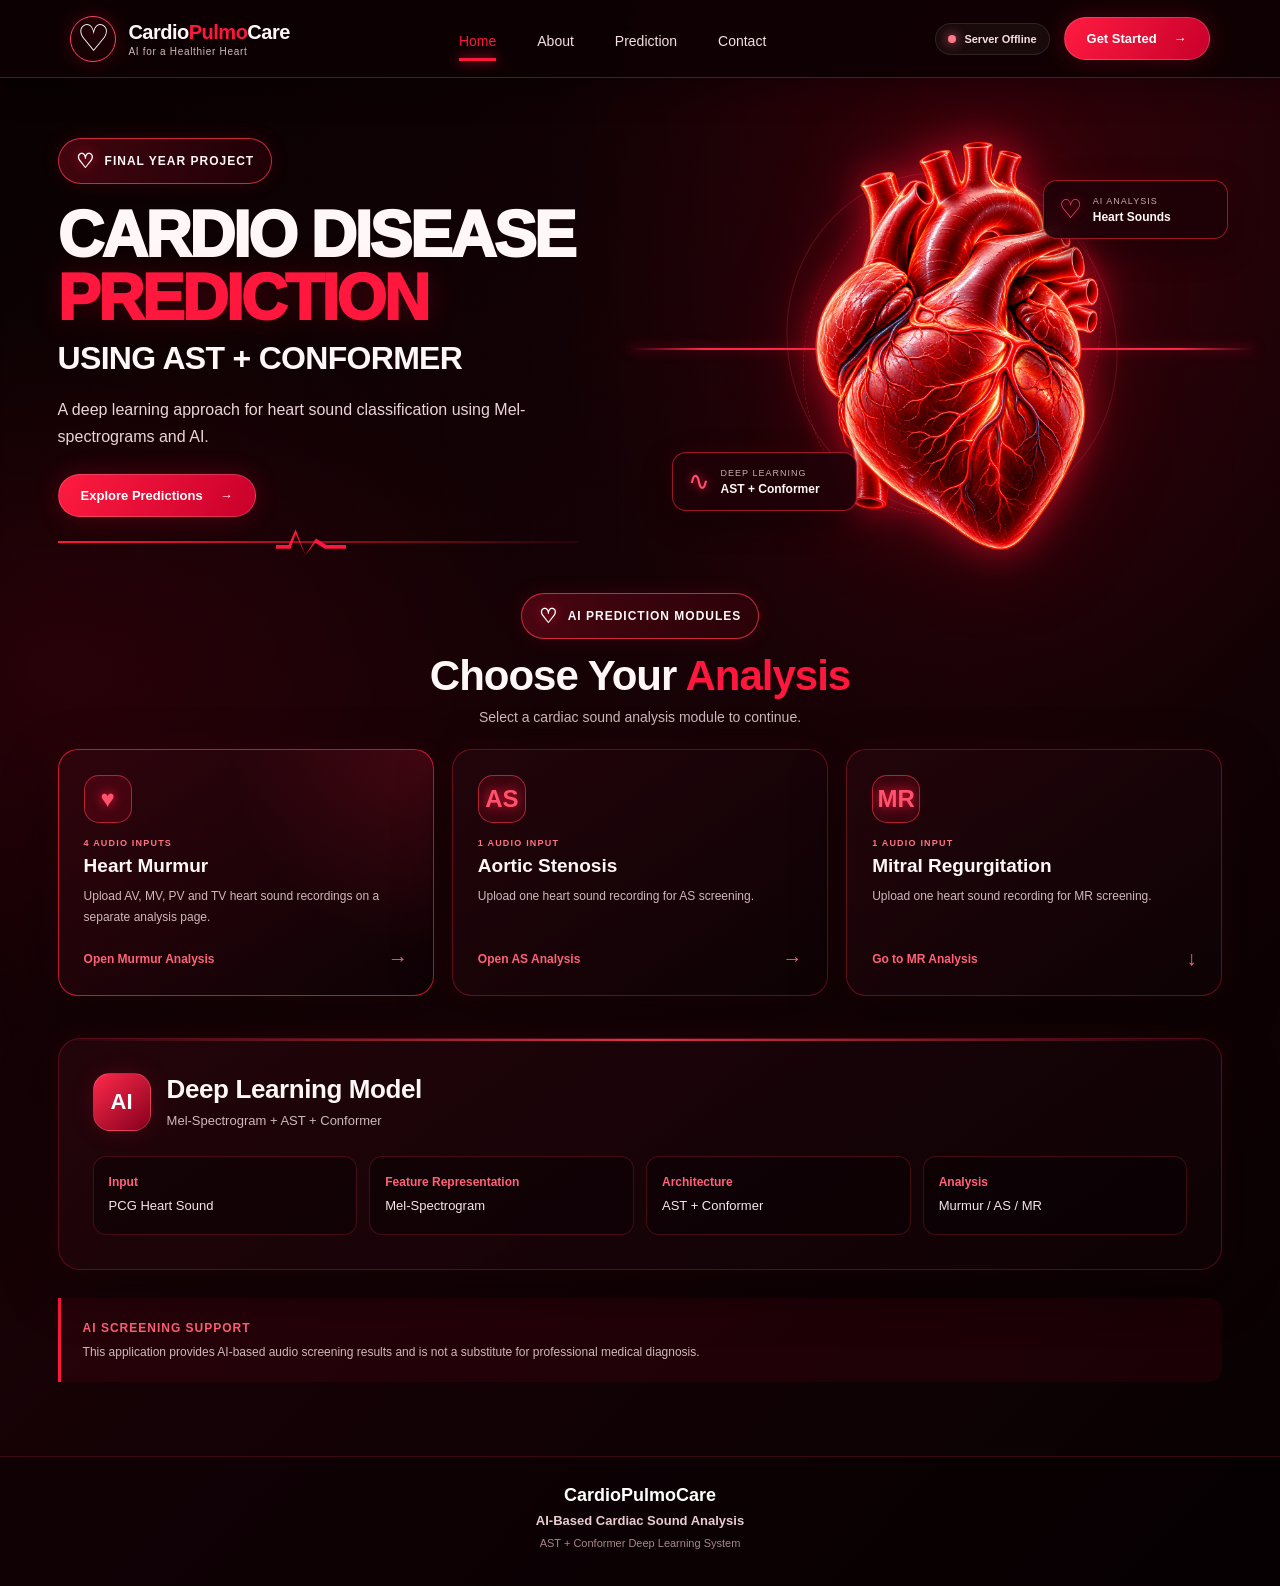
==== index.html @ 693f5133 "Add files via upload" ====
<!DOCTYPE html>
<html lang="en">

<head>

    <meta charset="UTF-8">

    <meta name="viewport"
          content="width=device-width, initial-scale=1.0">

    <title>CardioPulmoCare | AI Cardiac Sound Analysis</title>

    <link rel="stylesheet" href="style.css">

</head>


<body>


<!-- =========================================================
     HEADER
========================================================= -->

<header class="header" id="home">
<a class="logo" href="#home" aria-label="CardioPulmoCare home"><span class="logo-mark" aria-hidden="true">♡</span><span class="logo-copy"><strong>Cardio<span>Pulmo</span>Care</strong><small>AI for a Healthier Heart</small></span></a>
<nav class="main-nav" aria-label="Main navigation"><a class="active" href="#home">Home</a><a href="#about">About</a><a href="#prediction">Prediction</a><a href="#contact">Contact</a></nav>
<div class="header-actions"><div class="status"><span id="serverDot" class="status-dot"></span><span id="serverStatus">Checking server...</span></div><a class="get-started" href="#prediction">Get Started <span aria-hidden="true">→</span></a></div>
</header>



<!-- =========================================================
     MAIN
========================================================= -->

<main class="container">


    <!-- =====================================================
         HERO
    ====================================================== -->

    <section class="hero" id="about"><div class="hero-copy"><div class="hero-badge"><span class="pulse-mini">♡</span> FINAL YEAR PROJECT</div><h1>CARDIO DISEASE<br><span>PREDICTION</span></h1><h2>USING AST + CONFORMER</h2><p>A deep learning approach for heart sound classification using Mel-spectrograms and AI.</p><a class="hero-cta" href="#prediction">Explore Predictions <span aria-hidden="true">→</span></a><div class="hero-ecg" aria-hidden="true"><span></span></div></div><div class="hero-art" aria-hidden="true"><div class="heart-orbit orbit-one"></div><div class="heart-orbit orbit-two"></div><div class="heart-glow"></div><img class="hero-heart-image" src="heart.png" alt="Realistic red anatomical human heart"><div class="ecg-line"><span></span></div><div class="floating-chip chip-top"><span class="chip-icon">♡</span><span><small>AI ANALYSIS</small><strong>Heart Sounds</strong></span></div><div class="floating-chip chip-bottom"><span class="chip-icon">∿</span><span><small>DEEP LEARNING</small><strong>AST + Conformer</strong></span></div></div></section>



    <!-- =====================================================
         1. HEART MURMUR ANALYSIS
    ====================================================== -->





    <!-- =====================================================
         2. AORTIC STENOSIS ANALYSIS
    ====================================================== -->

    
    <section class="module-section" id="prediction">
        <div class="module-heading">
            <span class="hero-badge"><span class="pulse-mini">♡</span> AI PREDICTION MODULES</span>
            <h2>Choose Your <span>Analysis</span></h2>
            <p>Select a cardiac sound analysis module to continue.</p>
        </div>
        <div class="module-grid">
            <a class="module-card module-featured" href="murmur.html">
                <span class="module-symbol">♥</span><span class="module-tag">4 AUDIO INPUTS</span>
                <h3>Heart Murmur</h3><p>Upload AV, MV, PV and TV heart sound recordings on a separate analysis page.</p>
                <span class="module-link">Open Murmur Analysis <b>→</b></span>
            </a>
            <a class="module-card" href="as.html">
                <span class="module-symbol">AS</span><span class="module-tag">1 AUDIO INPUT</span>
                <h3>Aortic Stenosis</h3><p>Upload one heart sound recording for AS screening.</p>
                <span class="module-link">Open AS Analysis <b>→</b></span>
            </a>
            <a class="module-card" href="mr.html">
                <span class="module-symbol">MR</span><span class="module-tag">1 AUDIO INPUT</span>
                <h3>Mitral Regurgitation</h3><p>Upload one heart sound recording for MR screening.</p>
                <span class="module-link">Go to MR Analysis <b>↓</b></span>
            </a>
        </div>
    </section>





    <!-- =====================================================
         3. MITRAL REGURGITATION ANALYSIS
    ====================================================== -->

    



    <!-- =====================================================
         MODEL INFORMATION
    ====================================================== -->

    <section class="card model-card">

        <div class="section-title">

            <div class="icon">
                AI
            </div>

            <div>

                <h2>
                    Deep Learning Model
                </h2>

                <p>
                    Mel-Spectrogram + AST + Conformer
                </p>

            </div>

        </div>

        <div class="model-info">

            <div class="model-item">
                <strong>Input</strong>
                <span>PCG Heart Sound</span>
            </div>

            <div class="model-item">
                <strong>Feature Representation</strong>
                <span>Mel-Spectrogram</span>
            </div>

            <div class="model-item">
                <strong>Architecture</strong>
                <span>AST + Conformer</span>
            </div>

            <div class="model-item">
                <strong>Analysis</strong>
                <span>Murmur / AS / MR</span>
            </div>

        </div>

    </section>



    <!-- =====================================================
         DISCLAIMER
    ====================================================== -->

    <section class="disclaimer">

        <span>
            AI Screening Support
        </span>

        <p>
            This application provides AI-based audio screening
            results and is not a substitute for professional
            medical diagnosis.
        </p>

    </section>


</main>



<!-- =========================================================
     FOOTER
========================================================= -->

<footer id="contact">

    <div class="footer-brand">
        CardioPulmoCare
    </div>

    <p>
        AI-Based Cardiac Sound Analysis
    </p>

    <span>
        AST + Conformer Deep Learning System
    </span>

</footer>



<!-- =========================================================
     JAVASCRIPT
========================================================= -->

<script src="script.js"></script>


</body>

</html>
---- style.css ----
/* CardioPulmoCare — red/black neon heart theme */
:root{--bg:#090203;--surface:rgba(24,4,8,.92);--red:#ff173d;--red2:#c9002b;--text:#fff7f8;--muted:#d0b8bd;--muted2:#a8878d;--line:rgba(255,42,72,.38);--green:#39e6a0;--danger:#ff7888;--radius:22px;--shadow:0 18px 55px rgba(0,0,0,.42),0 0 28px rgba(255,20,58,.08)}
*{box-sizing:border-box;margin:0;padding:0}html{scroll-behavior:smooth;scroll-padding-top:100px}body{min-height:100vh;overflow-x:hidden;color:var(--text);font-family:Inter,"Segoe UI",Arial,sans-serif;background:radial-gradient(ellipse at 78% 12%,rgba(155,0,25,.23),transparent 32%),radial-gradient(ellipse at 5% 42%,rgba(255,0,45,.1),transparent 28%),linear-gradient(135deg,#080102,#170206 48%,#080102)}body:before{content:"";position:fixed;inset:0;z-index:-1;pointer-events:none;opacity:.23;background-image:linear-gradient(rgba(255,40,70,.06) 1px,transparent 1px),linear-gradient(90deg,rgba(255,40,70,.06) 1px,transparent 1px);background-size:44px 44px;mask-image:linear-gradient(#000,transparent 88%)}a{color:inherit;text-decoration:none}button,input{font:inherit}
.header{position:sticky;top:0;z-index:1000;min-height:78px;padding:0 5.5%;display:flex;align-items:center;justify-content:space-between;gap:24px;background:rgba(14,1,4,.9);border-bottom:1px solid var(--line);box-shadow:0 8px 35px #0005;backdrop-filter:blur(20px)}.logo{display:flex;align-items:center;gap:12px;flex-shrink:0}.logo-mark{display:grid;place-items:center;width:46px;height:46px;border:1.5px solid #ff4965;border-radius:50%;color:#fff;font-size:37px;text-shadow:0 0 15px var(--red);box-shadow:0 0 20px #ff173d33,inset 0 0 15px #ff173d1a}.logo-copy{display:grid;gap:2px}.logo-copy strong{font-size:20px;font-weight:850;letter-spacing:-.5px}.logo-copy strong span{color:var(--red)}.logo-copy small{color:var(--muted);font-size:10px;letter-spacing:.7px}.main-nav{display:flex;align-items:center;justify-content:center;gap:clamp(18px,3.2vw,48px)}.main-nav a{position:relative;padding:29px 0 25px;color:#f5dfe3;font-size:14px;transition:color .2s}.main-nav a:hover,.main-nav a.active{color:var(--red)}.main-nav a.active:after{content:"";position:absolute;bottom:13px;left:0;right:0;height:3px;background:var(--red);box-shadow:0 0 12px var(--red)}.header-actions{display:flex;align-items:center;gap:14px}.status{display:flex;align-items:center;gap:8px;padding:9px 12px;border:1px solid #ffffff1a;border-radius:999px;background:#ffffff0a;color:#f6dfe3;font-size:11px;font-weight:700;white-space:nowrap}.status-dot{width:8px;height:8px;border-radius:50%;background:#ff596c;box-shadow:0 0 12px currentColor}.status-dot.online{background:var(--green);color:var(--green)}.status-dot.offline{background:var(--danger);color:var(--danger)}.get-started,.hero-cta{display:inline-flex;align-items:center;justify-content:center;gap:17px;border:1px solid #ffffff2e;border-radius:999px;padding:13px 22px;background:linear-gradient(120deg,#ff1b40,#c8002b);color:white;font-size:13px;font-weight:800;box-shadow:0 0 25px #ff143a38;transition:transform .2s,box-shadow .2s}.get-started:hover,.hero-cta:hover{transform:translateY(-2px);box-shadow:0 0 32px #ff143a6b}
.container{width:min(1320px,91%);margin:0 auto;padding:46px 0 64px}.hero{min-height:400px;display:grid;grid-template-columns:1.05fr .95fr;align-items:center;gap:28px;margin:0 0 30px;position:relative}.hero-copy{position:relative;z-index:2;padding:14px 0 20px}.hero-badge{display:inline-flex;align-items:center;gap:10px;padding:10px 17px;margin-bottom:20px;border:1px solid #ff3753bf;border-radius:999px;background:linear-gradient(100deg,#ff173d3b,#7300132e);box-shadow:0 0 20px #ff173d1f;font-size:12px;font-weight:800;letter-spacing:1px}.pulse-mini{color:#fff;font-size:20px;text-shadow:0 0 12px var(--red)}.hero h1{font-size:clamp(39px,5vw,72px);line-height:.99;font-weight:950;letter-spacing:-2.5px}.hero h1 span{color:var(--red);text-shadow:0 0 30px #ff173d38}.hero h2{margin-top:10px;font-size:clamp(21px,2.5vw,35px);line-height:1.1;font-weight:900;letter-spacing:-.7px}.hero p{max-width:520px;margin-top:20px;color:#ead5d9;font-size:16px;line-height:1.7}.hero-cta{margin-top:24px}.hero-ecg{margin-top:24px;height:2px;max-width:520px;background:linear-gradient(90deg,var(--red),#ff173d14);position:relative}.hero-ecg span{position:absolute;left:42%;top:-12px;width:70px;height:26px;background:var(--red);filter:drop-shadow(0 0 5px var(--red));clip-path:polygon(0 60%,18% 60%,28% 0,42% 100%,57% 35%,72% 60%,100% 60%,100% 75%,70% 75%,56% 52%,42% 100%,28% 17%,21% 75%,0 75%)}.hero-art{min-height:380px;position:relative;display:grid;place-items:center;isolation:isolate}.heart-glow{position:absolute;width:min(34vw,350px);aspect-ratio:1;border-radius:50%;background:radial-gradient(circle,#ff002047,#9100191f 44%,transparent 70%);filter:blur(10px);z-index:-2}.heart-orbit{position:absolute;width:min(34vw,350px);aspect-ratio:1;border-radius:50%;border:1px solid #ff274461;box-shadow:0 0 20px #ff173d12,inset 0 0 20px #ff173d0f}.orbit-one{transform:rotate(24deg) scaleX(.82);border-style:dashed;animation:orbit 26s linear infinite}.orbit-two{transform:rotate(-28deg) scaleX(.93);border-color:#ff647833}.hero-heart{font-size:clamp(160px,20vw,270px);line-height:1;color:#ff2448;text-shadow:0 0 9px #ff2448,0 0 28px #ff0023bf,0 0 70px #ff002373;animation:heartbeat 2s ease-in-out infinite;z-index:1}.ecg-line{position:absolute;left:-10%;right:-6%;top:51%;height:2px;background:linear-gradient(90deg,transparent,#ff274a 12%,#ff274a 88%,transparent);box-shadow:0 0 12px #ff173d99;z-index:0}.ecg-line span{position:absolute;left:38%;top:-38px;width:105px;height:78px;background:#ff2b4d;clip-path:polygon(0 48%,20% 48%,30% 10%,43% 95%,55% 0,68% 48%,100% 48%,100% 52%,66% 52%,55% 18%,43% 100%,30% 25%,22% 52%,0 52%);filter:drop-shadow(0 0 6px #ff2b4d)}.floating-chip{position:absolute;z-index:3;display:flex;align-items:center;gap:11px;min-width:185px;padding:13px 15px;border:1px solid #ff28488c;border-radius:14px;background:#1e0208e8;box-shadow:0 10px 30px #0007,0 0 18px #ff173d1a;backdrop-filter:blur(10px)}.chip-top{top:12%;right:-1%}.chip-bottom{bottom:11%;left:-2%}.chip-icon{font-size:26px;color:#ff526c;text-shadow:0 0 10px var(--red)}.floating-chip small,.floating-chip strong{display:block}.floating-chip small{color:#c9aab0;font-size:9px;letter-spacing:1px}.floating-chip strong{margin-top:4px;font-size:12px}
.project-strip{display:grid;grid-template-columns:repeat(4,1fr);margin:20px 0 44px;padding:22px 18px;border:1px solid #ff2645a6;border-radius:20px;background:linear-gradient(110deg,#2b0209eb,#0f0104f2);box-shadow:inset 0 0 25px #ff00230d,0 12px 30px #0004}.strip-item{display:flex;align-items:center;gap:13px;padding:7px 18px;border-right:1px solid #ff324b3d}.strip-item:last-child{border-right:0}.strip-icon{display:grid;place-items:center;flex:0 0 48px;width:48px;height:48px;border:1px solid #ff425acc;border-radius:50%;color:#ff7184;font-size:25px;text-shadow:0 0 10px var(--red)}.strip-item strong,.strip-item small{display:block}.strip-item strong{color:#ff526c;font-size:13px;margin-bottom:6px}.strip-item small{color:#e9d8dc;font-size:11px;line-height:1.45}
.card{position:relative;overflow:hidden;margin-bottom:28px;padding:clamp(22px,3vw,34px);border-radius:var(--radius);border:1px solid #ff234547;background:linear-gradient(145deg,#23050bf0,#0e0205f5);box-shadow:var(--shadow);transition:transform .25s,border-color .25s,box-shadow .25s}.card:before{content:"";position:absolute;top:0;left:0;right:0;height:2px;background:linear-gradient(90deg,transparent,#ff3c55d9,transparent)}.card:hover{transform:translateY(-2px);border-color:#ff2d4b8c;box-shadow:0 22px 60px #0007,0 0 25px #ff143a0f}.section-title{display:flex;align-items:center;gap:16px;margin-bottom:25px}.icon{display:grid;place-items:center;flex:0 0 58px;width:58px;height:58px;border-radius:17px;color:#fff;font-size:22px;font-weight:900;background:linear-gradient(140deg,#ff294c,#85001c);border:1px solid #ffffff26;box-shadow:0 0 22px #ff173d2b}.heart-icon{font-size:31px}.section-title h2{font-size:clamp(20px,2.3vw,26px);font-weight:850;letter-spacing:-.4px}.section-title p{margin-top:6px;color:var(--muted);font-size:13px;line-height:1.5}.heart-valves{display:grid;grid-template-columns:repeat(2,minmax(0,1fr));gap:16px}.upload-box{position:relative;padding:25px 20px;text-align:center;border:1px dashed #ff37538f;border-radius:17px;background:radial-gradient(circle at center,#ff173d13,transparent 68%),#0901038f;transition:border-color .2s,transform .2s,background .2s}.upload-box:hover{transform:translateY(-2px);border-color:#ff6379;background-color:#280209bf}.upload-symbol{display:grid;place-items:center;width:43px;height:43px;margin:0 auto 12px;border:1px solid #ff38528c;border-radius:50%;color:#ff536d;font-size:22px;text-shadow:0 0 12px var(--red);background:#ff173d14}.upload-box h3{font-size:15px;margin-bottom:15px}.choose-button{display:inline-flex;align-items:center;justify-content:center;min-width:175px;padding:12px 18px;border:1px solid #ffffff21;border-radius:10px;color:white;font-size:12px;font-weight:800;cursor:pointer;background:linear-gradient(130deg,#ff2548,#b8002a);box-shadow:0 8px 22px #ff002d26;transition:filter .2s,transform .2s,box-shadow .2s}.choose-button:hover{filter:brightness(1.12);transform:translateY(-1px);box-shadow:0 10px 26px #ff002d45}.file-name{margin-top:11px;color:#fff0f2;font-size:12px;font-weight:650;overflow-wrap:anywhere}.upload-help{margin-top:10px;color:var(--muted2);font-size:11px;line-height:1.5}#heartFileStatus{margin-top:17px;color:var(--muted)}.analyze-button{position:relative;overflow:hidden;width:100%;margin-top:20px;padding:15px 20px;border:1px solid #ffffff21;border-radius:12px;color:white;font-size:14px;font-weight:850;cursor:pointer;background:linear-gradient(110deg,#c9002c,#ff3152);box-shadow:0 10px 28px #ff002d2b;transition:transform .2s,filter .2s,box-shadow .2s}.analyze-button:hover:not(:disabled){transform:translateY(-2px);filter:brightness(1.1);box-shadow:0 13px 32px #ff002d4d}.analyze-button:disabled{opacity:.42;cursor:not-allowed;box-shadow:none}.disease-upload{max-width:760px;margin:0 auto;padding:34px 22px}.loading{padding:25px;text-align:center;color:var(--muted);font-size:13px}.spinner{width:36px;height:36px;margin:0 auto 13px;border:3px solid #ffffff1a;border-top-color:var(--red);border-radius:50%;animation:spin .8s linear infinite}@keyframes spin{to{transform:rotate(360deg)}}.result{margin-top:23px;padding:23px;border:1px solid #ff324e6b;border-radius:16px;text-align:center;background:linear-gradient(135deg,#ff173d1a,#140207a6);animation:resultIn .35s ease}@keyframes resultIn{from{opacity:0;transform:translateY(8px)}to{opacity:1;transform:translateY(0)}}.result-title{margin-bottom:10px;color:#ff667d;text-align:center;font-size:clamp(24px,3vw,32px);font-weight:900;letter-spacing:-.4px}#asResultMessage,#mrResultMessage{color:#f7e5e8;font-size:14px}.error{margin-top:15px;padding:13px 15px;border:1px solid #ff506959;border-radius:12px;color:#ffc0ca;background:#ff2d461a;line-height:1.5;font-size:13px}.hidden{display:none!important}.model-info{display:grid;grid-template-columns:repeat(4,minmax(0,1fr));gap:12px}.model-item{padding:18px 15px;border:1px solid #ff2d4b38;border-radius:13px;background:#05010366}.model-item strong,.model-item span{display:block}.model-item strong{margin-bottom:7px;color:#ff6178;font-size:12px}.model-item span{color:#f5e6e9;font-size:13px;line-height:1.5}.disclaimer{margin:24px 0 10px;padding:20px 22px;border-left:3px solid var(--red);border-radius:0 13px 13px 0;background:#ff173d11}.disclaimer>span{display:inline-block;margin-bottom:7px;color:#ff6178;font-size:12px;font-weight:850;text-transform:uppercase;letter-spacing:1px}.disclaimer p{color:var(--muted);font-size:12px;line-height:1.7}footer{padding:28px 20px 35px;text-align:center;color:var(--muted2);border-top:1px solid #ff2d4b2e;background:#06010359}.footer-brand{margin-bottom:7px;color:#fff;font-size:18px;font-weight:850}footer p{margin-bottom:5px;color:#e9cbd1;font-weight:700;font-size:13px}footer span{font-size:11px}@keyframes heartbeat{0%,100%{transform:scale(1)}8%{transform:scale(1.045)}16%{transform:scale(1)}24%{transform:scale(1.025)}34%{transform:scale(1)}}@keyframes orbit{to{transform:rotate(384deg) scaleX(.82)}}
@media(max-width:1000px){.header{padding:0 3.5%;gap:12px}.main-nav{gap:17px}.get-started{padding:11px 14px}.status{display:none}.strip-item{padding:7px 10px}.strip-icon{flex-basis:40px;width:40px;height:40px}}
@media(max-width:760px){.header{min-height:70px;flex-wrap:wrap;padding:12px 5%;gap:12px}.logo-mark{width:39px;height:39px;font-size:31px}.logo-copy strong{font-size:17px}.logo-copy small{font-size:9px}.main-nav{order:3;width:100%;justify-content:space-around;gap:10px}.main-nav a{padding:8px 0 12px;font-size:12px}.main-nav a.active:after{bottom:3px}.header-actions{margin-left:auto}.get-started{padding:10px 13px;font-size:11px}.container{width:92%;padding:28px 0 42px}.hero{grid-template-columns:1fr;gap:0;margin-bottom:12px}.hero-copy{padding:12px 0 0}.hero h1{font-size:clamp(39px,11vw,60px);letter-spacing:-1.8px}.hero h2{font-size:clamp(20px,6vw,29px)}.hero p{font-size:14px}.hero-art{min-height:300px;margin-top:-2px}.heart-orbit,.heart-glow{width:240px}.hero-heart{font-size:190px}.floating-chip{min-width:155px;padding:10px}.chip-top{top:7%;right:0}.chip-bottom{bottom:6%;left:0}.project-strip{grid-template-columns:repeat(2,minmax(0,1fr));padding:12px;margin-bottom:30px}.strip-item{padding:12px 7px;border-right:0}.strip-item:nth-child(odd){border-right:1px solid #ff324b38}.strip-item:nth-child(-n+2){border-bottom:1px solid #ff324b38}.strip-icon{flex-basis:34px;width:34px;height:34px;font-size:18px}.strip-item strong{font-size:11px}.strip-item small{font-size:10px}.card{padding:21px 16px;border-radius:18px}.section-title{gap:12px}.icon{flex-basis:48px;width:48px;height:48px;border-radius:14px;font-size:18px}.section-title h2{font-size:20px}.section-title p{font-size:12px}.heart-valves{grid-template-columns:1fr;gap:12px}.upload-box{padding:23px 15px}.model-info{grid-template-columns:repeat(2,minmax(0,1fr))}}
@media(max-width:390px){.get-started{gap:6px;padding:9px 10px}.hero-badge{font-size:10px}.model-info{grid-template-columns:1fr}.project-strip{grid-template-columns:1fr}.strip-item,.strip-item:nth-child(odd){border-right:0}.strip-item:not(:last-child){border-bottom:1px solid #ff324b38}}
@media(prefers-reduced-motion:reduce){*,*:before,*:after{scroll-behavior:auto!important;animation-duration:.01ms!important;transition-duration:.01ms!important}}


.module-section { margin: 12px 0 42px; }
.module-heading { text-align: center; margin-bottom: 24px; }
.module-heading .hero-badge { margin-bottom: 13px; }
.module-heading h2 { font-size: clamp(28px, 4vw, 42px); letter-spacing: -1px; }
.module-heading h2 span { color: var(--red); }
.module-heading p { margin-top: 9px; color: var(--muted); font-size: 14px; }
.module-grid { display: grid; grid-template-columns: repeat(3, minmax(0, 1fr)); gap: 18px; }
.module-card { min-height: 245px; display: flex; flex-direction: column; align-items: flex-start; padding: 25px; border: 1px solid rgba(255,35,69,.34); border-radius: 20px; background: linear-gradient(145deg, rgba(35,5,11,.94), rgba(14,2,5,.96)); box-shadow: var(--shadow); transition: transform .22s, border-color .22s, box-shadow .22s; }
.module-card:hover { transform: translateY(-4px); border-color: rgba(255,45,75,.8); box-shadow: 0 20px 48px rgba(0,0,0,.4), 0 0 25px rgba(255,20,58,.1); }
.module-featured { border-color: rgba(255,35,69,.72); background: radial-gradient(circle at 100% 0, rgba(255,23,61,.16), transparent 45%), linear-gradient(145deg, rgba(48,4,13,.96), rgba(14,2,5,.96)); }
.module-symbol { display: grid; place-items: center; width: 48px; height: 48px; margin-bottom: 15px; border: 1px solid rgba(255,56,82,.6); border-radius: 15px; background: rgba(255,23,61,.12); color: #ff536d; font-size: 24px; font-weight: 900; text-shadow: 0 0 12px var(--red); }
.module-tag { margin-bottom: 7px; color: #ff7387; font-size: 9px; font-weight: 850; letter-spacing: 1.2px; }
.module-card h3 { font-size: 19px; margin-bottom: 9px; }
.module-card p { color: var(--muted); font-size: 12px; line-height: 1.7; }
.module-link { display: flex; justify-content: space-between; align-items: center; gap: 15px; width: 100%; margin-top: auto; padding-top: 20px; color: #ff6178; font-size: 12px; font-weight: 850; }
.module-link b { font-size: 20px; }
.murmur-page-hero { text-align: center; padding: 10px 0 28px; }
.back-link { display: inline-block; margin-bottom: 24px; color: #ff7184; font-size: 13px; font-weight: 800; }
.murmur-page-hero h1 { margin-top: 3px; font-size: clamp(34px, 5vw, 55px); letter-spacing: -1.8px; }
.murmur-page-hero h1 span { color: var(--red); }
.murmur-page-hero p { max-width: 700px; margin: 14px auto 20px; color: var(--muted); font-size: 14px; line-height: 1.7; }
.valve-flow { display: flex; align-items: center; justify-content: center; gap: 12px; flex-wrap: wrap; margin: 18px auto 0; }
.valve-flow span { display: grid; place-items: center; width: 39px; height: 39px; border: 1px solid rgba(255,50,78,.65); border-radius: 50%; background: rgba(255,23,61,.1); color: #ff6a80; font-size: 12px; font-weight: 900; }
.valve-flow i { color: #a87a83; font-style: normal; }
.valve-flow strong { color: #ff667d; font-size: 12px; }
@media (max-width: 850px) { .module-grid { grid-template-columns: 1fr; } .module-card { min-height: 215px; } }

/* User-provided anatomical heart image */
.hero-heart-image { position: relative; z-index: 1; display: block; width: min(100%, 410px); max-height: 430px; height: auto; object-fit: contain; filter: drop-shadow(0 0 18px rgba(255, 15, 48, .58)) drop-shadow(0 0 42px rgba(255, 0, 35, .26)); animation: heartImagePulse 2.8s ease-in-out infinite; }
@keyframes heartImagePulse { 0%, 100% { transform: scale(1); } 45% { transform: scale(1.025); } }
@media (max-width: 760px) { .hero-heart-image { width: min(74vw, 330px); max-height: 340px; } }

/* Dedicated AS/MR analysis pages */
.disease-upload { min-height: 250px; display:flex; flex-direction:column; align-items:center; justify-content:center; }
.disease-upload .choose-button { margin-top: 4px; }
#heartFileStatus { text-align:center; line-height:1.6; }
@media (max-width:760px) { .disease-upload { padding:26px 14px; } }
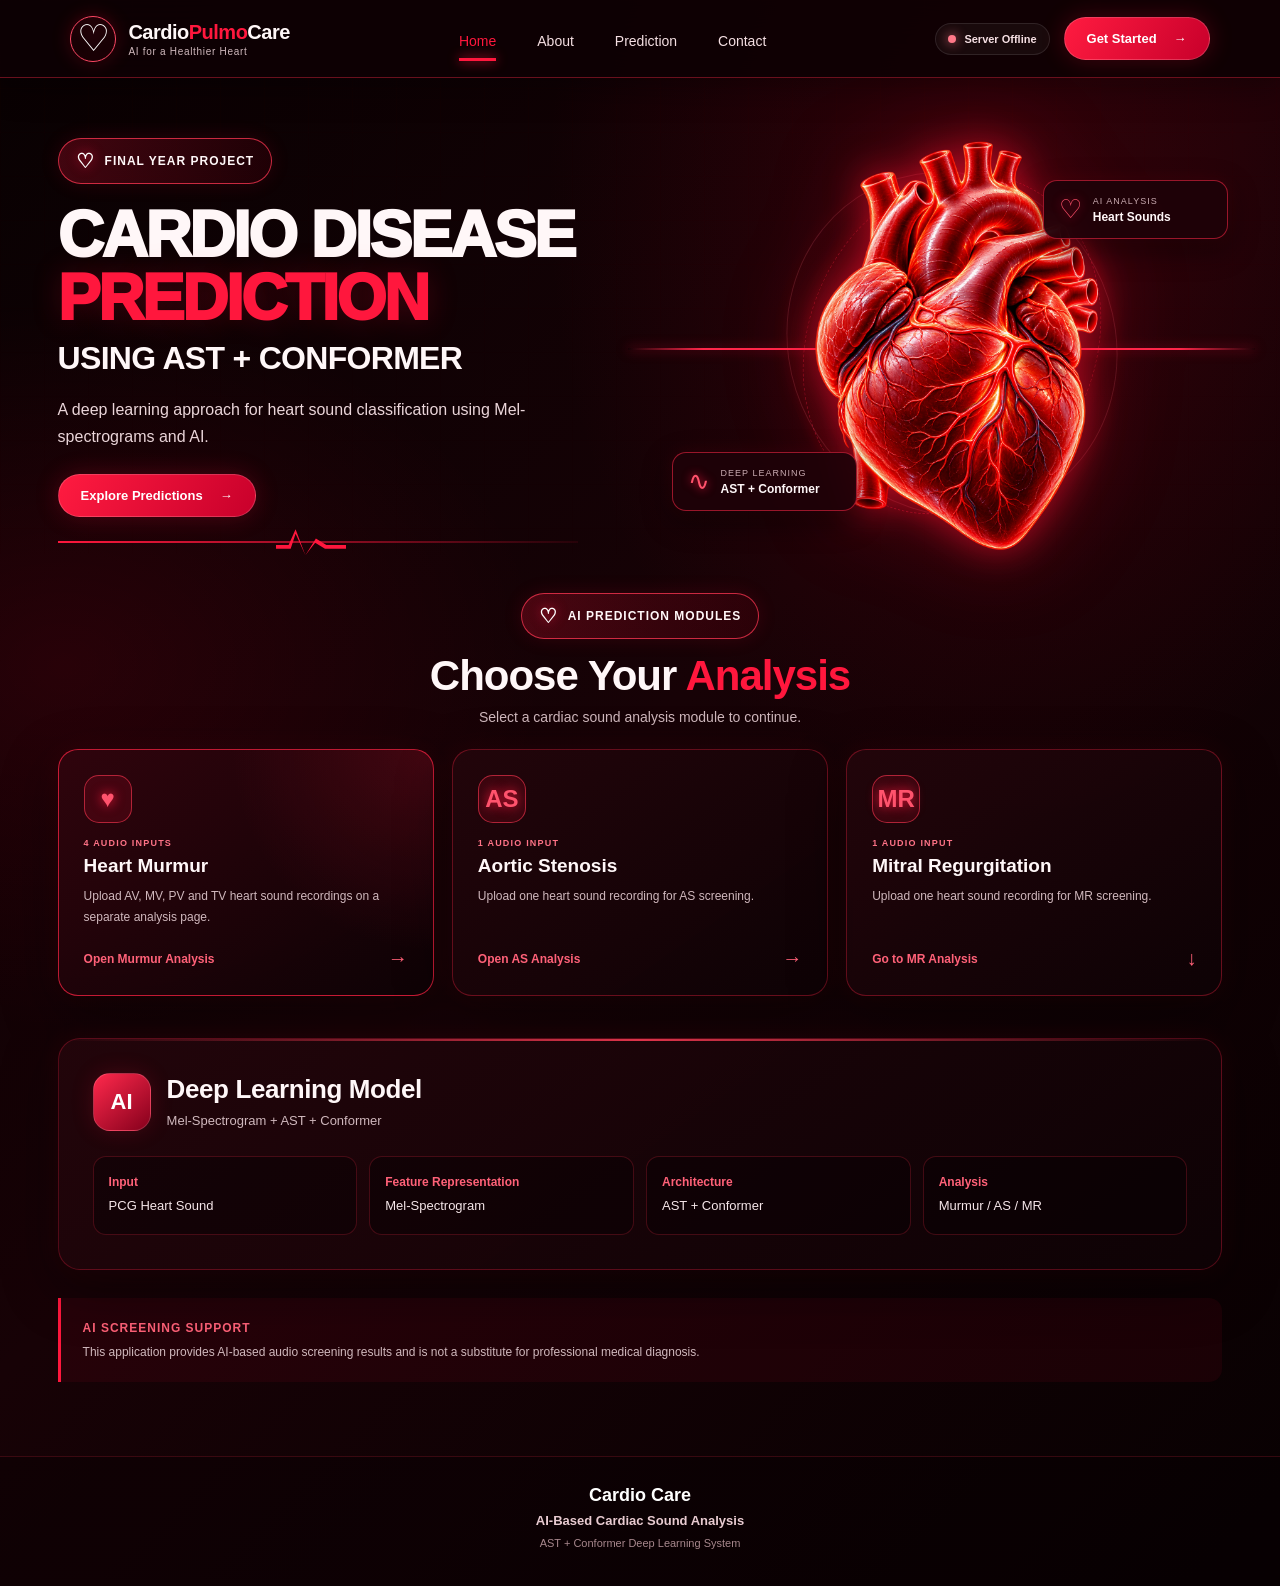
==== commit cc72d058: "Update title and footer branding to 'Cardio Care'" ====
--- a/index.html
+++ b/index.html
@@ -8,7 +8,7 @@
     <meta name="viewport"
           content="width=device-width, initial-scale=1.0">
 
-    <title>CardioPulmoCare | AI Cardiac Sound Analysis</title>
+    <title>Cardio Care | AI Cardiac Sound Analysis</title>
 
     <link rel="stylesheet" href="style.css">
 
@@ -23,7 +23,7 @@
 ========================================================= -->
 
 <header class="header" id="home">
-<a class="logo" href="#home" aria-label="CardioPulmoCare home"><span class="logo-mark" aria-hidden="true">♡</span><span class="logo-copy"><strong>Cardio<span>Pulmo</span>Care</strong><small>AI for a Healthier Heart</small></span></a>
+<a class="logo" href="#home" aria-label="Cardio  Care home"><span class="logo-mark" aria-hidden="true">♡</span><span class="logo-copy"><strong>Cardio<span>Pulmo</span>Care</strong><small>AI for a Healthier Heart</small></span></a>
 <nav class="main-nav" aria-label="Main navigation"><a class="active" href="#home">Home</a><a href="#about">About</a><a href="#prediction">Prediction</a><a href="#contact">Contact</a></nav>
 <div class="header-actions"><div class="status"><span id="serverDot" class="status-dot"></span><span id="serverStatus">Checking server...</span></div><a class="get-started" href="#prediction">Get Started <span aria-hidden="true">→</span></a></div>
 </header>
@@ -179,7 +179,7 @@
 <footer id="contact">
 
     <div class="footer-brand">
-        CardioPulmoCare
+        Cardio Care
     </div>
 
     <p>
@@ -203,4 +203,4 @@
 
 </body>
 
-</html>+</html>
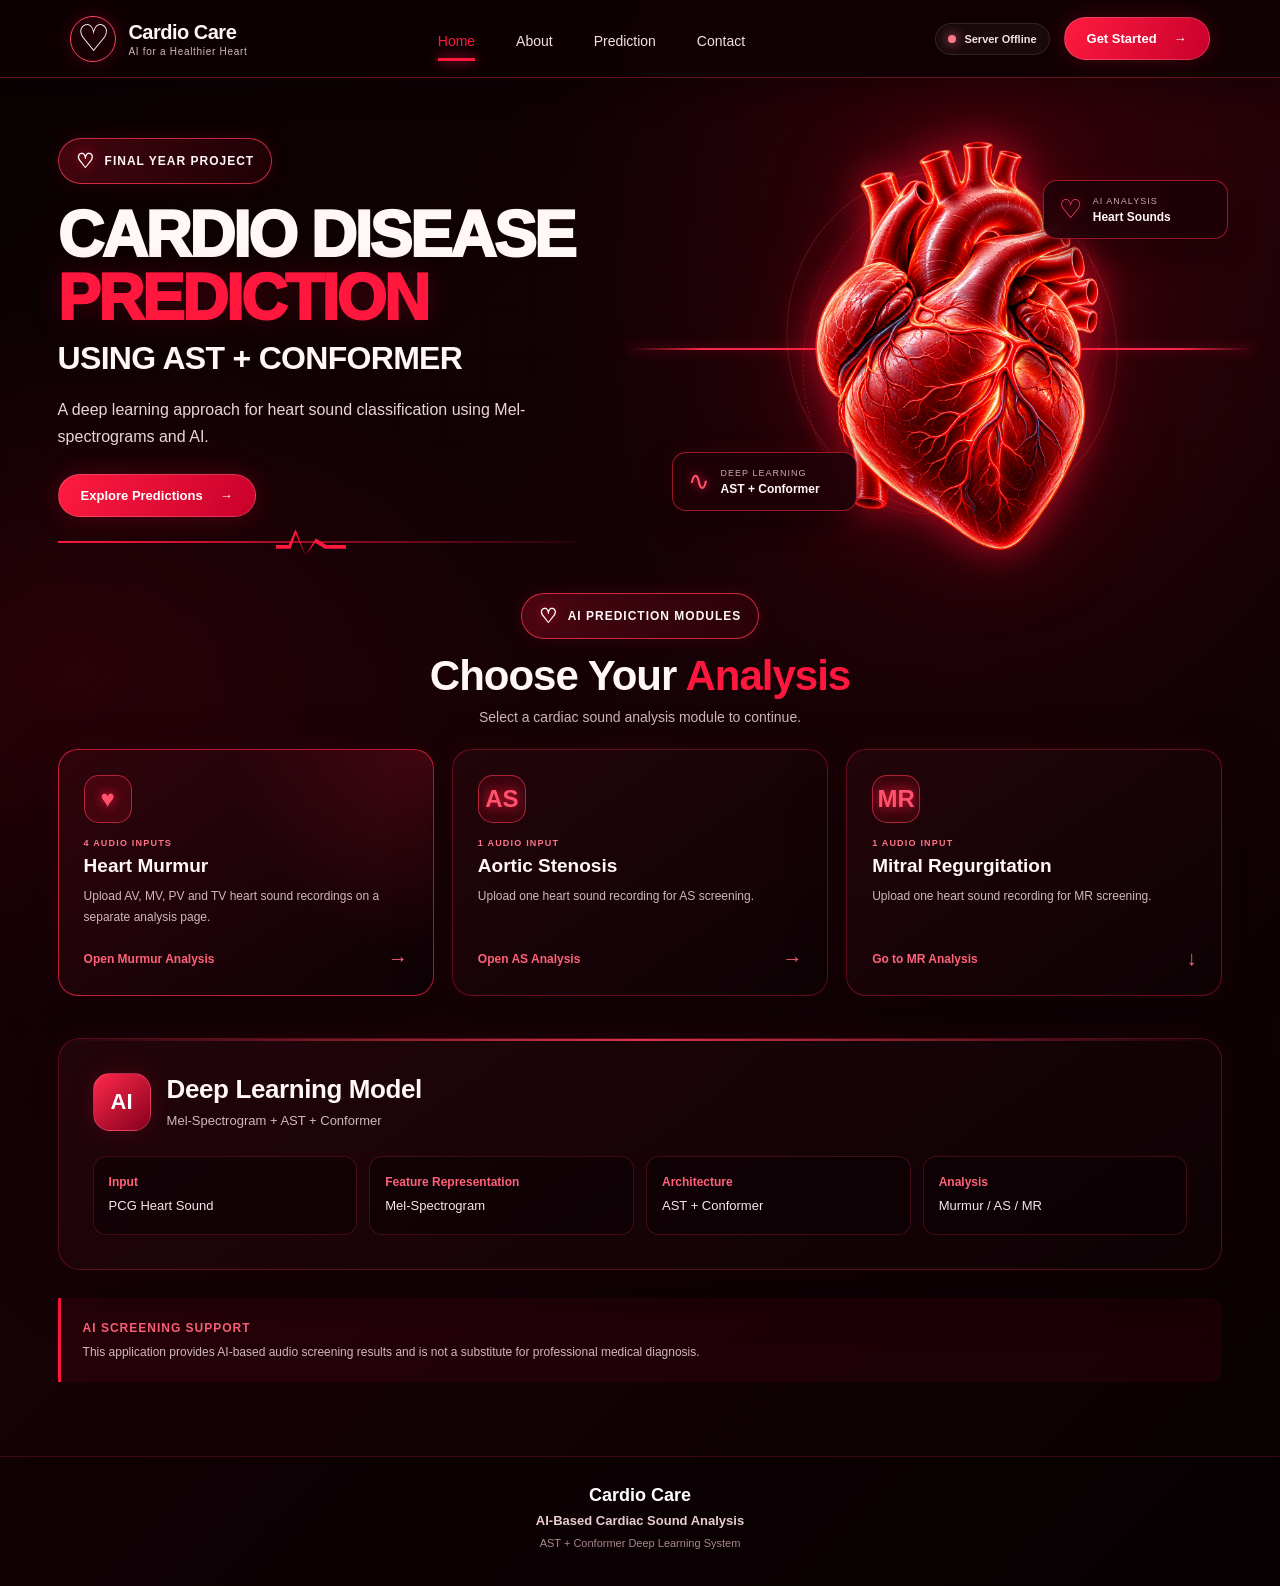
==== commit 066b71ef: "Add files via upload" ====
--- a/index.html
+++ b/index.html
@@ -23,7 +23,7 @@
 ========================================================= -->
 
 <header class="header" id="home">
-<a class="logo" href="#home" aria-label="Cardio  Care home"><span class="logo-mark" aria-hidden="true">♡</span><span class="logo-copy"><strong>Cardio<span>Pulmo</span>Care</strong><small>AI for a Healthier Heart</small></span></a>
+<a class="logo" href="#home" aria-label="Cardio Care home"><span class="logo-mark" aria-hidden="true">♡</span><span class="logo-copy"><strong>Cardio Care</strong><small>AI for a Healthier Heart</small></span></a>
 <nav class="main-nav" aria-label="Main navigation"><a class="active" href="#home">Home</a><a href="#about">About</a><a href="#prediction">Prediction</a><a href="#contact">Contact</a></nav>
 <div class="header-actions"><div class="status"><span id="serverDot" class="status-dot"></span><span id="serverStatus">Checking server...</span></div><a class="get-started" href="#prediction">Get Started <span aria-hidden="true">→</span></a></div>
 </header>
@@ -203,4 +203,4 @@
 
 </body>
 
-</html>
+</html>
